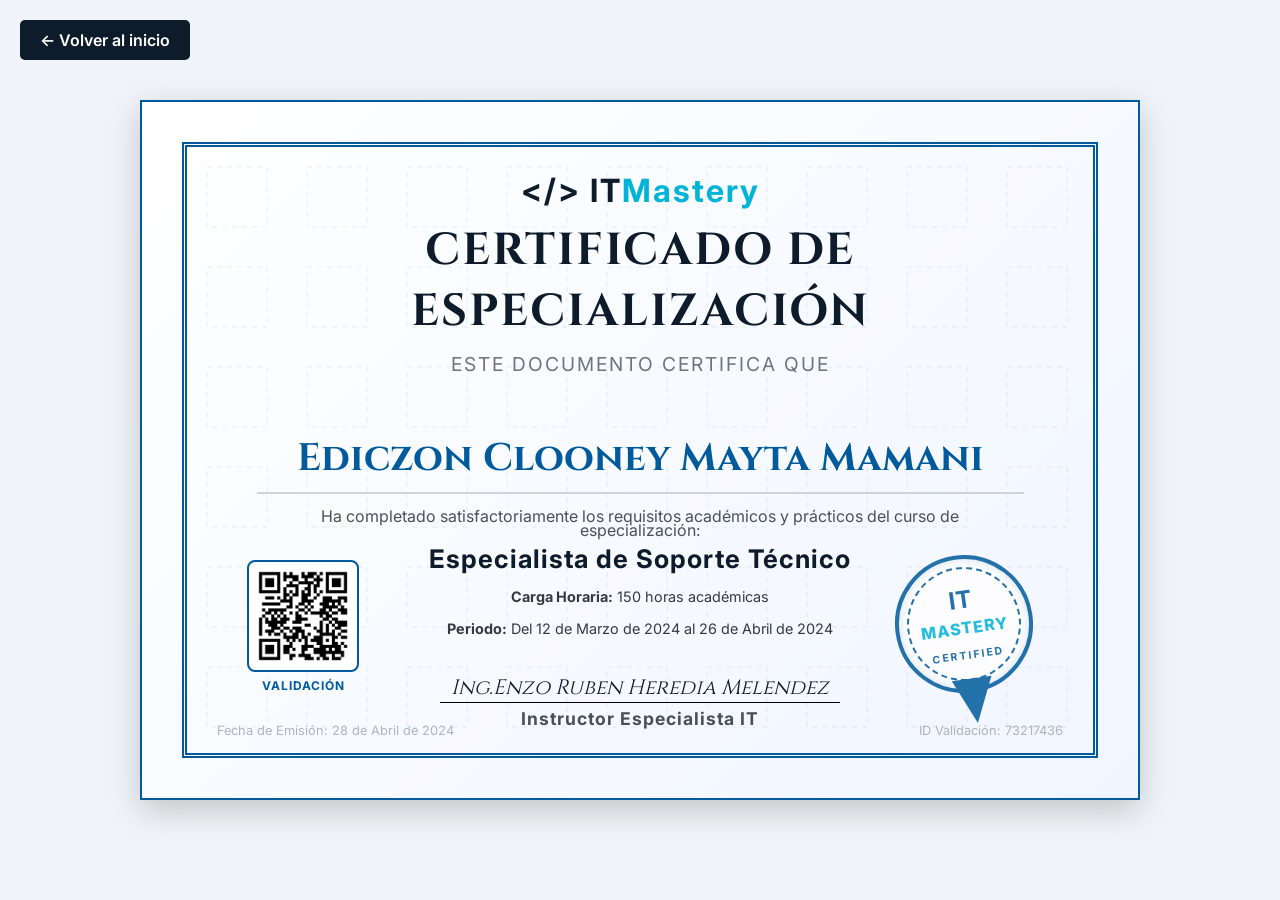
==== certificado.html @ b55df12e "Primer commit" ====
<!DOCTYPE html>
<html lang="es">

<head>
    <meta charset="UTF-8">
    <meta name="viewport" content="width=device-width, initial-scale=1.0">
    <title>Certificado - Ediczon Clooney Mayta Mamani</title>
    <!-- Google Fonts -->
    <link href="https://fonts.googleapis.com/css2?family=Cinzel:wght@600;700&family=Inter:wght@400;600&display=swap"
        rel="stylesheet">
    <style>
        body,
        html {
            margin: 0;
            padding: 0;
            background-color: #f0f4f8;
            display: flex;
            justify-content: center;
            align-items: center;
            min-height: 100vh;
            font-family: 'Inter', sans-serif;
        }

        .cert-container {
            width: 1000px;
            height: 700px;
            background-color: #fff;
            position: relative;
            box-shadow: 0 10px 30px rgba(0, 0, 0, 0.2);
            padding: 40px;
            box-sizing: border-box;
            background-image: linear-gradient(135deg, rgba(255, 255, 255, 1) 0%, rgba(240, 245, 255, 1) 100%);
            border: 2px solid #005A9C;
            margin: 40px 20px;
        }

        /* Borde decorativo */
        .cert-border {
            border: 5px double #005A9C;
            height: 100%;
            width: 100%;
            position: relative;
            display: flex;
            flex-direction: column;
            align-items: center;
            justify-content: center;
            padding: 30px;
            box-sizing: border-box;
            background: url("data:image/svg+xml,%3Csvg width='100' height='100' viewBox='0 0 100 100' xmlns='http://www.w3.org/2000/svg'%3E%3Cpath d='M20 20 L80 20 L80 80 L20 80 Z' fill='none' stroke='%23005A9C' stroke-width='0.5' stroke-dasharray='5,5' opacity='0.2'/%3E%3C/svg%3E");
        }

        .cert-header {
            text-align: center;
            margin-bottom: 20px;
        }

        .cert-logo {
            font-family: 'Inter', sans-serif;
            font-weight: 700;
            font-size: 2rem;
            color: #0d1b2a;
            letter-spacing: 2px;
            margin-bottom: 10px;
        }

        .cert-logo span {
            color: #00b4d8;
        }

        .cert-title {
            font-family: 'Cinzel', serif;
            font-size: 2.8rem;
            color: #0d1b2a;
            margin: 0;
            letter-spacing: 2px;
            text-transform: uppercase;
        }

        .cert-subtitle {
            font-size: 1.2rem;
            color: #6c757d;
            margin-top: 10px;
            text-transform: uppercase;
            letter-spacing: 2px;
        }

        .cert-body {
            text-align: center;
            margin-top: 30px;
            width: 100%;
        }

        .cert-presented {
            font-size: 1.1rem;
            color: #495057;
            margin-bottom: 15px;
        }

        .cert-name {
            font-family: 'Cinzel', serif;
            font-size: 2.4rem;
            color: #005A9C;
            font-weight: bold;
            margin: 10px 0;
            border-bottom: 2px solid #ced4da;
            display: inline-block;
            padding: 0 40px 10px;
            line-height: 1.2;
        }

        .cert-reason {
            font-size: 1.0rem;
            color: #495057;
            margin: 5px auto;
            max-width: 80%;
            line-height: 0.9;
        }

        .cert-course {
            font-size: 1.6rem;
            font-weight: bold;
            color: #0d1b2a;
            margin: 5px 0 1px 0;
            letter-spacing: 1px;
        }

        .cert-details {
            font-size: 0.9rem;
            color: #343a40;
            margin-top: 1px;
        }

        .cert-footer {
            display: flex;
            justify-content: center;
            width: 100%;
            margin-top: 50px;
            position: static;
            bottom: 10px;
        }

        .cert-signature {
            text-align: center;
            width: 200px;
        }

        .cert-signature-line {
            border-bottom: 1px solid #000;
            height: 1px;
            margin-bottom: 10px;
            font-family: 'Inter', cursive;
            font-style: italic;
            font-size: 1.0rem;
            color: #0d1b2a;
            display: flex;
            align-items: flex-end;
            justify-content: center;
        }

        .cert-stamp {
            position: absolute;
            right: 60px;
            bottom: 60px;
            width: 130px;
            height: 130px;
            border: 4px solid #005A9C;
            border-radius: 50%;
            display: flex;
            align-items: center;
            justify-content: center;
            color: #005A9C;
            font-weight: bold;
            text-transform: uppercase;
            font-size: 1.1rem;
            text-align: center;
            transform: rotate(-8deg);
            opacity: 0.85;
            box-shadow: inset 0 0 10px rgba(0, 90, 156, 0.2);
            background: #fff;
            letter-spacing: 1px;
            z-index: 2;
        }

        .cert-stamp::before {
            content: '';
            position: absolute;
            width: 110px;
            height: 110px;
            border: 2px dashed #005A9C;
            border-radius: 50%;
        }

        /* Ribbon de medalla simulado */
        .cert-stamp::after {
            content: '';
            position: absolute;
            bottom: -35px;
            left: 50%;
            transform: translateX(-50%);
            border-left: 20px solid transparent;
            border-right: 20px solid transparent;
            border-top: 45px solid #005A9C;
            z-index: -1;
        }

        .cert-qr {
            position: absolute;
            left: 60px;
            bottom: 60px;
            display: flex;
            flex-direction: column;
            align-items: center;
            justify-content: center;
            z-index: 2;
        }

        .cert-qr img {
            width: 100px;
            height: 100px;
            background: #fff;
            padding: 4px;
            border: 2px solid #005A9C;
            border-radius: 8px;
        }

        .cert-qr span {
            margin-top: 6px;
            font-size: 0.75rem;
            color: #005A9C;
            font-weight: bold;
            text-transform: uppercase;
            letter-spacing: 1px;
            font-family: 'Inter', sans-serif;
        }

        .cert-meta {
            position: absolute;
            bottom: 15px;
            font-size: 0.8rem;
            color: #adb5bd;
            display: flex;
            justify-content: space-between;
            width: calc(100% - 60px);
        }

        .btn-back {
            position: absolute;
            top: 20px;
            left: 20px;
            padding: 10px 20px;
            background-color: #0d1b2a;
            color: #fff;
            text-decoration: none;
            border-radius: 5px;
            font-family: 'Inter', sans-serif;
            font-weight: 600;
            transition: background 0.3s;
            z-index: 10;
        }

        .btn-back:hover {
            background-color: #00b4d8;
        }

        @media (max-width: 1050px) {
            .cert-container {
                width: 100%;
                height: auto;
                min-height: 700px;
                padding: 20px;
            }

            .cert-title {
                font-size: 2.2rem;
            }

            .cert-name {
                font-size: 2rem;
            }

            .cert-course {
                font-size: 1.4rem;
            }

            .cert-footer {
                flex-direction: column;
                gap: 20px;
                width: 10%;
                align-items: center;
                position: relative;
                bottom: 0;
                margin-top: 10px;
            }

            .cert-stamp {
                position: relative;
                right: auto;
                bottom: auto;
                margin-top: 30px;
            }

            .cert-qr {
                position: relative;
                left: auto;
                bottom: auto;
                margin-top: 20px;
            }

            .cert-meta {
                position: relative;
                width: 100%;
                bottom: 0;
                margin-top: 30px;
                flex-direction: column;
                text-align: center;
                gap: 5px;
            }
        }
    </style>
</head>

<body>

    <a href="index.html" class="btn-back">← Volver al inicio</a>

    <div class="cert-container">
        <div class="cert-border">

            <div class="cert-header">
                <div class="cert-logo">&lt;/&gt; IT<span>Mastery</span></div>
                <h1 class="cert-title">Certificado de Especialización</h1>
                <div class="cert-subtitle">Este documento certifica que</div>
            </div>

            <div class="cert-body">
                <div class="cert-name">Ediczon Clooney Mayta Mamani</div>

                <div class="cert-reason">
                    Ha completado satisfactoriamente los requisitos académicos y prácticos del curso de especialización:
                </div>

                <div class="cert-course">Especialista de Soporte Técnico</div>

                <div class="cert-details">
                    <p><strong>Carga Horaria:</strong> 150 horas académicas</p>
                    <p><strong>Periodo:</strong> Del 12 de Marzo de 2024 al 26 de Abril de 2024</p>
                </div>
            </div>

            <div class="cert-footer">
                <div class="cert-signature" style="width: 400px;">
                    <div class="cert-signature-line"
                        style="font-size: 1.3rem; font-family: 'Cinzel', serif; margin-bottom: 5px;"><span>Ing.Enzo
                            Ruben
                            Heredia Melendez</span></div>
                    <div style="font-weight: bold; font-size: 1.1rem; color: #495057; letter-spacing: 1px;">Instructor
                        Especialista IT</div>
                </div>
            </div>

            <div class="cert-stamp">
                <div style="font-family:'Inter', sans-serif; line-height: 1.4;">
                    <span style="font-size: 1.5rem;">IT</span><br>
                    <span
                        style="color:#00b4d8; font-size: 1rem; font-weight: 800; letter-spacing: 1px;">MASTERY</span><br>
                    <span style="font-size: 0.65rem; letter-spacing: 2px;">CERTIFIED</span>
                </div>
            </div>

            <div class="cert-qr">
                <img src="qr.png" alt="QR Validación">
                <span>Validación</span>
            </div>

            <div class="cert-meta">
                <span>Fecha de Emisión: 28 de Abril de 2024</span>
                <span>ID Validación: 73217436</span>
            </div>

        </div>
    </div>

</body>

</html>
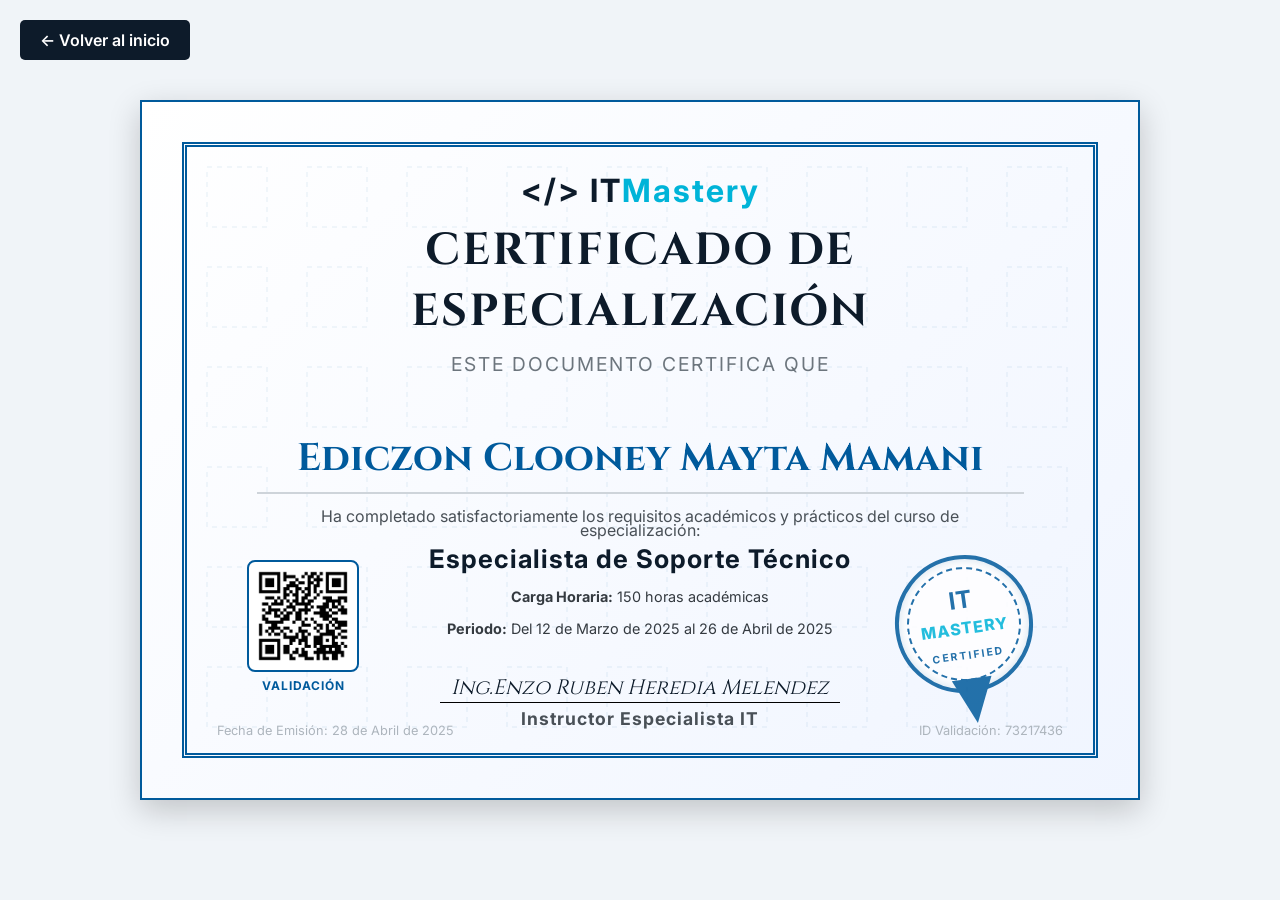
==== commit 1be58cd6: "cambios" ====
--- a/certificado.html
+++ b/certificado.html
@@ -343,7 +343,7 @@
 
                 <div class="cert-details">
                     <p><strong>Carga Horaria:</strong> 150 horas académicas</p>
-                    <p><strong>Periodo:</strong> Del 12 de Marzo de 2024 al 26 de Abril de 2024</p>
+                    <p><strong>Periodo:</strong> Del 12 de Marzo de 2025 al 26 de Abril de 2025</p>
                 </div>
             </div>
 
@@ -373,7 +373,7 @@
             </div>
 
             <div class="cert-meta">
-                <span>Fecha de Emisión: 28 de Abril de 2024</span>
+                <span>Fecha de Emisión: 28 de Abril de 2025</span>
                 <span>ID Validación: 73217436</span>
             </div>
 
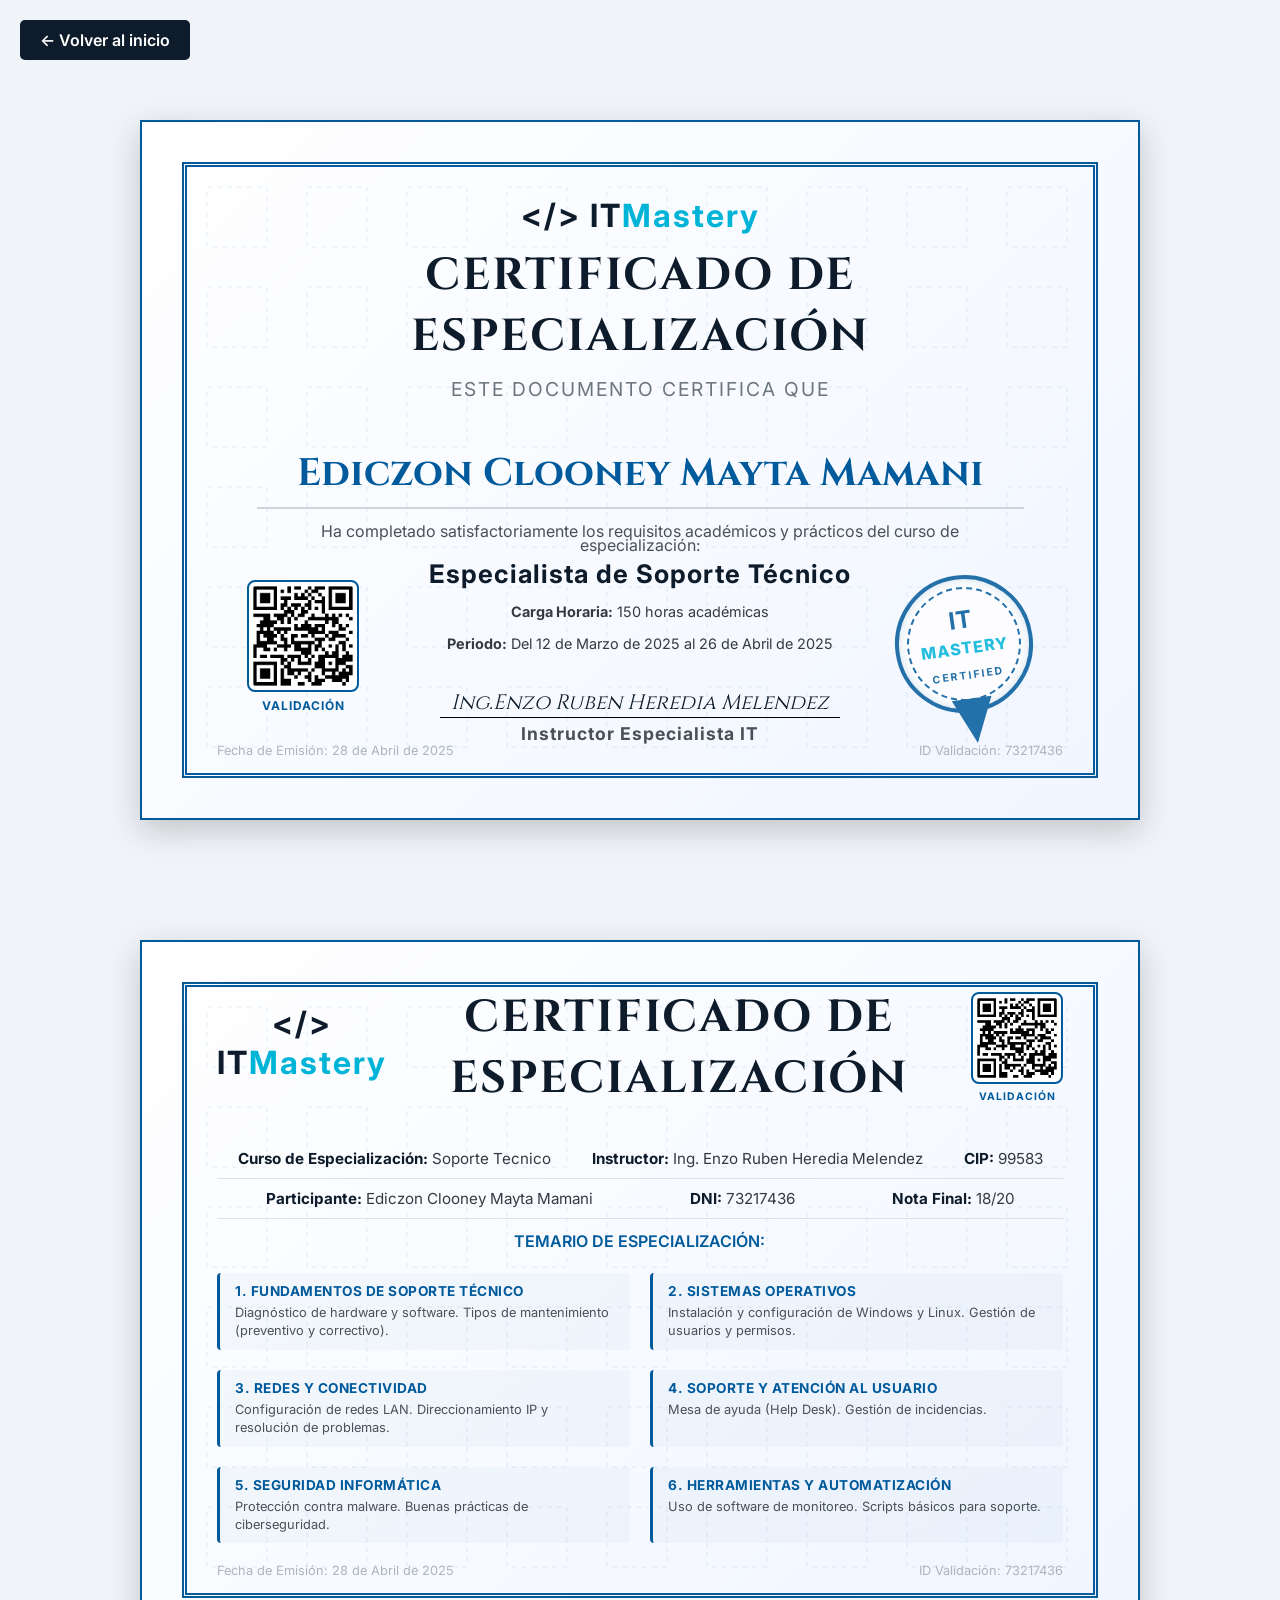
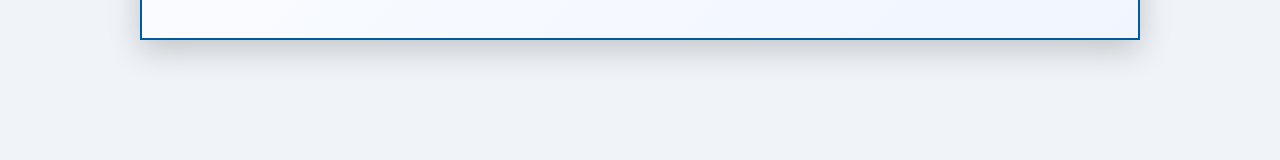
==== commit a0452b1e: "Actualización del proyecto ITMastery" ====
--- a/certificado.html
+++ b/certificado.html
@@ -15,10 +15,12 @@
             padding: 0;
             background-color: #f0f4f8;
             display: flex;
-            justify-content: center;
+            flex-direction: column;
             align-items: center;
             min-height: 100vh;
             font-family: 'Inter', sans-serif;
+            padding: 40px 0;
+            gap: 40px;
         }
 
         .cert-container {
@@ -51,7 +53,7 @@
 
         .cert-header {
             text-align: center;
-            margin-bottom: 20px;
+            margin-bottom: 10px;
         }
 
         .cert-logo {
@@ -316,6 +318,63 @@
                 gap: 5px;
             }
         }
+
+        .modules-container {
+            display: grid;
+            grid-template-columns: repeat(2, 1fr);
+            gap: 20px;
+            text-align: left;
+            margin-top: 25px;
+            width: 100%;
+            max-width: 850px;
+        }
+
+        .module-item {
+            background: rgba(0, 90, 156, 0.03);
+            padding: 10px 15px;
+            border-left: 3px solid #005A9C;
+            border-radius: 4px;
+        }
+
+        .module-title {
+            font-weight: 700;
+            color: #005A9C;
+            margin-bottom: 5px;
+            text-transform: uppercase;
+            font-size: 0.85rem;
+            letter-spacing: 0.5px;
+        }
+
+        .module-content {
+            font-size: 0.8rem;
+            color: #495057;
+            line-height: 1.4;
+        }
+
+        .cert-info-grid {
+            display: flex;
+            justify-content: space-around;
+            width: 100%;
+            margin-bottom: 10px;
+            border-bottom: 1px solid #dee2e6;
+            padding-bottom: 10px;
+        }
+
+        .info-item {
+            font-size: 0.95rem;
+            color: #343a40;
+        }
+
+        .info-item strong {
+            color: #0d1b2a;
+        }
+
+        @media (max-width: 1050px) {
+            .modules-container {
+                grid-template-columns: 1fr;
+                gap: 10px;
+            }
+        }
     </style>
 </head>
 
@@ -380,6 +439,87 @@
         </div>
     </div>
 
+    <div class="cert-container">
+        <div class="cert-border">
+
+            <div class="cert-header"
+                style="position: relative; width: 100%; display: flex; flex-direction: column; align-items: center;">
+
+                <div style="display: flex; align-items: center; gap: 30px;">
+                    <div class="cert-logo">&lt;/&gt; IT<span>Mastery</span></div>
+                    <h1 class="cert-title">Certificado de Especialización</h1>
+                    <div class="cert-qr" style="position: relative; left: auto; bottom: auto; margin: 0;">
+                        <img src="qr.png" alt="QR Validación" style="width: 80px; height: 80px;">
+                        <span style="font-size: 0.65rem;">Validación</span>
+                    </div>
+                </div>
+            </div>
+
+            <div class="cert-body">
+                <div class="cert-info-grid">
+                    <div class="info-item"><strong>Curso de Especialización:</strong> Soporte Tecnico</div>
+                    <div class="info-item"><strong>Instructor:</strong> Ing. Enzo Ruben Heredia Melendez</div>
+                    <div class="info-item"><strong>CIP:</strong> 99583</div>
+
+
+                </div>
+                <div class="cert-info-grid">
+                    <div class="info-item"><strong>Participante:</strong> Ediczon Clooney Mayta Mamani</div>
+                    <div class="info-item"><strong>DNI:</strong> 73217436</div>
+                    <div class="info-item"><strong>Nota Final:</strong> 18/20</div>
+                </div>
+
+                <div class="cert-reason" style="margin-top: 15px; font-weight: 600; color: #005A9C;">
+                    TEMARIO DE ESPECIALIZACIÓN:
+                </div>
+
+                <div class="modules-container">
+                    <div class="module-item">
+                        <div class="module-title">1. Fundamentos de Soporte Técnico</div>
+                        <div class="module-content">Diagnóstico de hardware y software. Tipos de mantenimiento
+                            (preventivo y correctivo).</div>
+                    </div>
+                    <div class="module-item">
+                        <div class="module-title">2. Sistemas Operativos</div>
+                        <div class="module-content">Instalación y configuración de Windows y Linux. Gestión de usuarios
+                            y permisos.</div>
+                    </div>
+                    <div class="module-item">
+                        <div class="module-title">3. Redes y Conectividad</div>
+                        <div class="module-content">Configuración de redes LAN. Direccionamiento IP y resolución de
+                            problemas.</div>
+                    </div>
+                    <div class="module-item">
+                        <div class="module-title">4. Soporte y Atención al Usuario</div>
+                        <div class="module-content">Mesa de ayuda (Help Desk). Gestión de incidencias.</div>
+                    </div>
+                    <div class="module-item">
+                        <div class="module-title">5. Seguridad Informática</div>
+                        <div class="module-content">Protección contra malware. Buenas prácticas de ciberseguridad.</div>
+                    </div>
+                    <div class="module-item">
+                        <div class="module-title">6. Herramientas y Automatización</div>
+                        <div class="module-content">Uso de software de monitoreo. Scripts básicos para soporte.</div>
+                    </div>
+                </div>
+            </div>
+
+            <div class="cert-footer">
+                <div class="cert-signature" style="width: 450px;">
+
+                </div>
+            </div>
+
+
+
+            <div class="cert-meta">
+                <span>Fecha de Emisión: 28 de Abril de 2025</span>
+                <span>ID Validación: 73217436</span>
+            </div>
+
+        </div>
+    </div>
+
 </body>
 
 </html>
